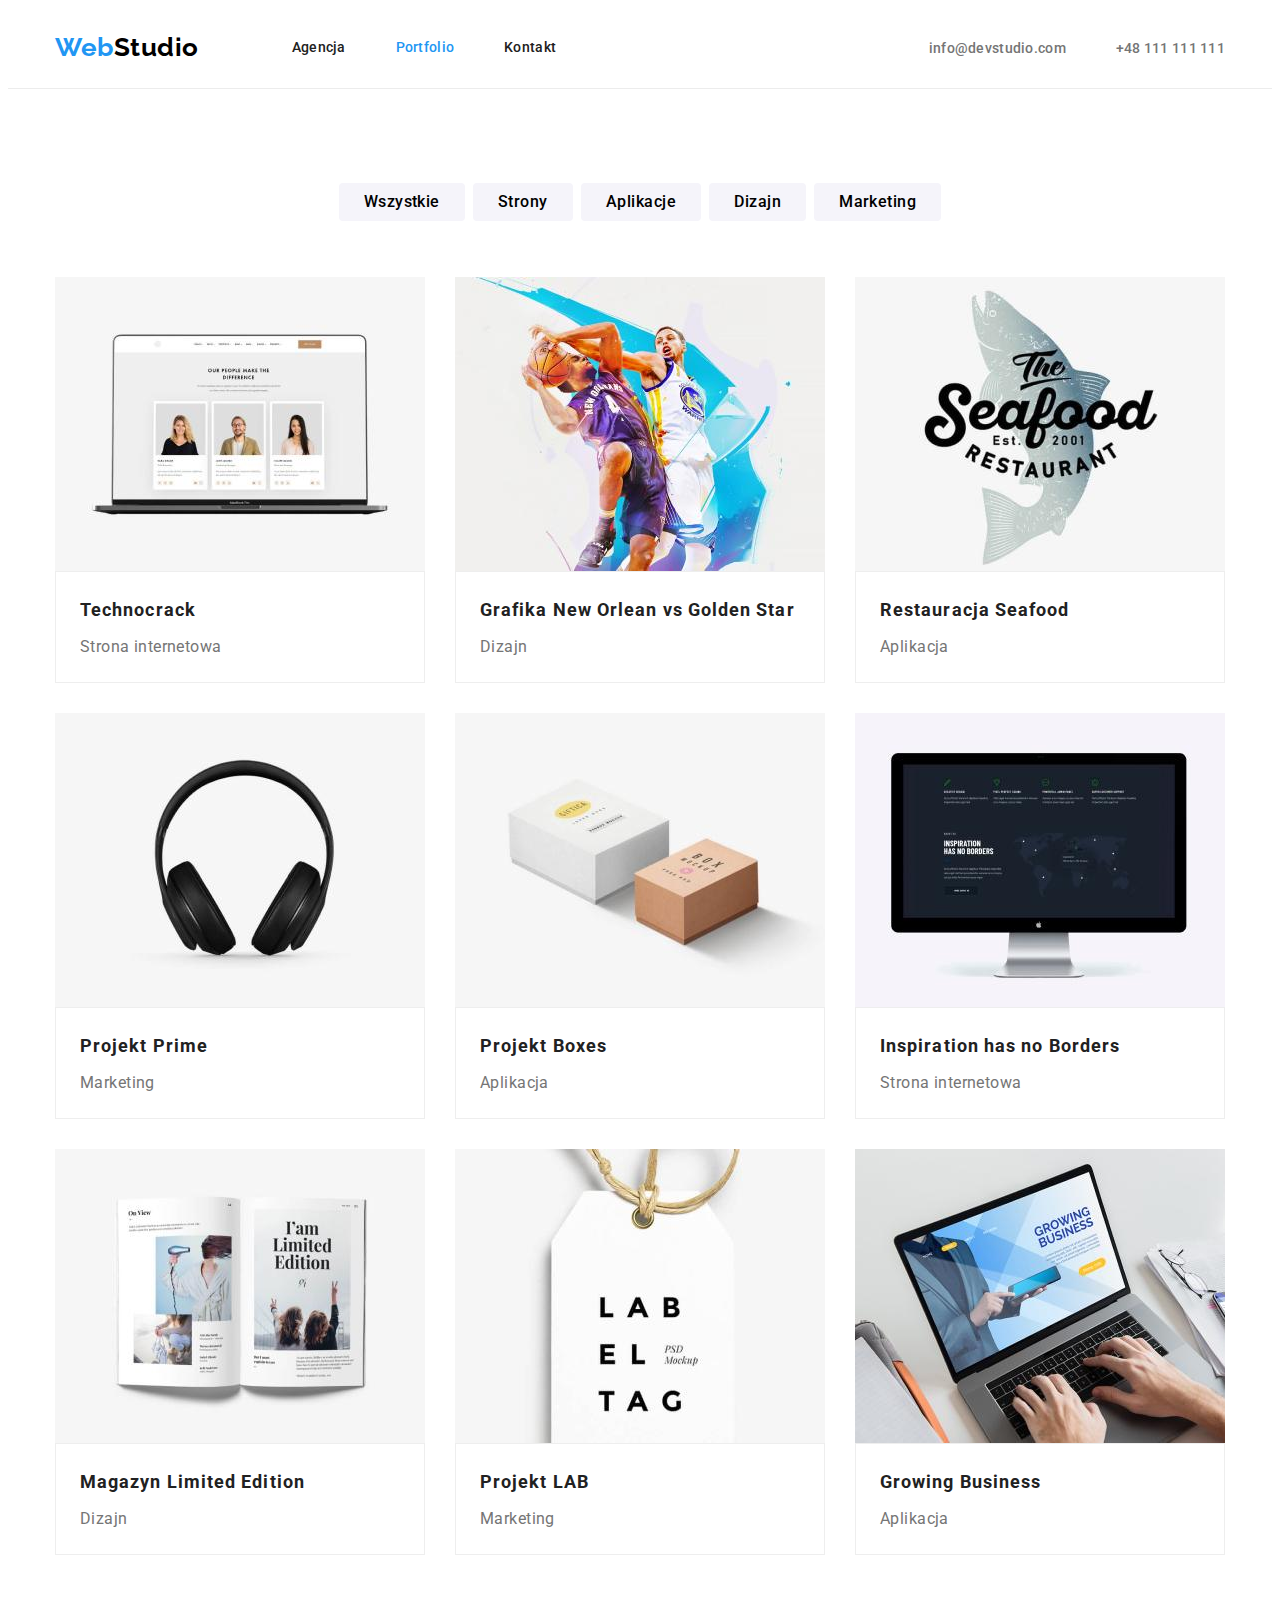
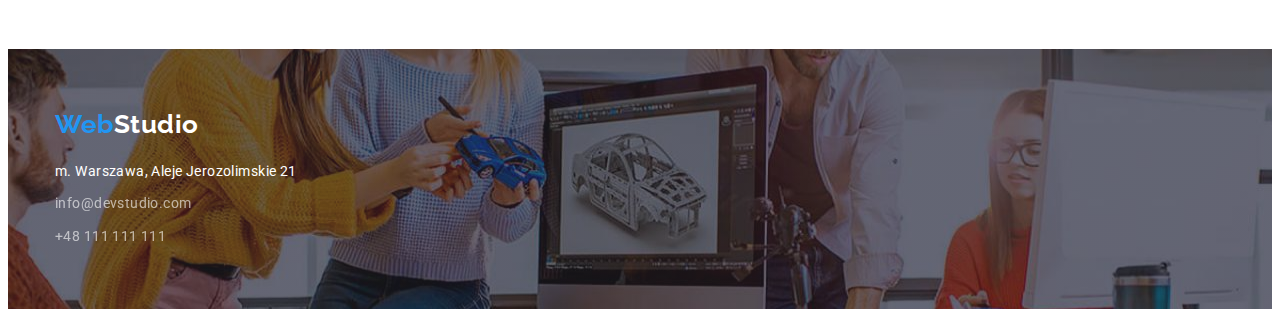
==== portfolio.html @ 2c42190f "." ====
<!DOCTYPE html>
<html lang="pl">
  <head>
    <meta charset="UTF-8" />
    <meta http-equiv="X-UA-Compatible" content="IE=edge" />
    <meta name="viewport" content="width=device-width, initial-scale=1.0" />
    <title>Portfolio</title>
    <link rel="stylescheet" href="css/modern-normalize-min.css" />
    <link rel="preconnect" href="https://fonts.googleapis.com" />
    <link rel="preconnect" href="https://fonts.gstatic.com" crossorigin />
    <link
      href="https://fonts.googleapis.com/css2?family=Raleway:wght@700&family=Roboto:wght@400;500;700;900&display=swap"
      rel="stylesheet"
    />
    <link href="css/style.css" rel="stylesheet" />
  </head>
  <body>
    <header class="topper">
      <div class="container header-left">
        <a class="link-logo-header" href="index.html">
          <span class="blue">Web</span><span class="black">Studio</span></a
        >
        <nav>
          <ul class="first">
            <li class="nav-item">
              <a class="nav-link" href="./index.html">Agencja</a>
            </li>
            <li class="nav-item">
              <a class="link-current nav-link" href="#">Portfolio</a>
            </li>
            <li class="nav-item"><a class="nav-link" href="#">Kontakt</a></li>
          </ul>
        </nav>
        <ul class="second">
          <li class="contact-item">
            <a class="contact" href="mailto:info@devstudio.com"
              >info@devstudio.com</a
            >
          </li>
          <li class="contact-item">
            <a class="contact" href="tel:+48111111111">+48 111 111 111</a>
          </li>
        </ul>
      </div>
    </header>

    <main>
      <section class="section">
        <div class="container">
          <h1 class="visually-hidden">Portfolio</h1>

          <!--przyciski-->

          <ul class="label-btn">
            <li>
              <button type="button" class="filters-btn">Wszystkie</button>
            </li>
            <li><button type="button" class="filters-btn">Strony</button></li>
            <li>
              <button type="button" class="filters-btn">Aplikacje</button>
            </li>
            <li><button type="button" class="filters-btn">Dizajn</button></li>
            <li>
              <button type="button" class="filters-btn">Marketing</button>
            </li>
          </ul>
          <!--obrazki-->
          <ul class="cards">
            <li>
              <img
                src="images/images portfolio/technocrack.jpg"
                alt="trzy postacie programistów"
                width="370"
                height="294"
              />
              <div class="services">
                <h2 class="kind-of-services">Technocrack</h2>
                <p class="group-of-services">Strona internetowa</p>
              </div>
            </li>
            <li>
              <img
                src="images/images portfolio/Grafika New Orlean vs Golden Star.jpg"
                alt="postacie dwóch grających koszykarzy"
                width="370"
                height="294"
              />
              <div class="services">
                <h2 class="kind-of-services">
                  Grafika New Orlean vs Golden Star
                </h2>
                <p class="group-of-services">Dizajn</p>
              </div>
            </li>
            <li>
              <img
                src="images/images portfolio/restauracja.jpg"
                alt="logo restauracji"
                width="370"
                height="294"
              />
              <div class="services">
                <h2 class="kind-of-services">Restauracja Seafood</h2>
                <p class="group-of-services">Aplikacja</p>
              </div>
            </li>
            <li>
              <img
                src="images/images portfolio/Projekt Prime.jpg"
                alt="czarne słuchawki na białym tle"
                width="370"
                height="294"
              />
              <div class="services">
                <h2 class="kind-of-services">Projekt Prime</h2>
                <p class="group-of-services">Marketing</p>
              </div>
            </li>
            <li>
              <img
                src="images/images portfolio/Projekt Boxes.jpg"
                alt="dwa pudełka na białym tle"
                width="370"
                height="294"
              />
              <div class="services">
                <h2 class="kind-of-services">Projekt Boxes</h2>
                <p class="group-of-services">Aplikacja</p>
              </div>
            </li>
            <li>
              <img
                src="images/images portfolio/Inspiration has no Borders.jpg"
                alt="czarny monitor na białym tle"
                width="370"
                height="294"
              />
              <div class="services">
                <h2 class="kind-of-services">Inspiration has no Borders</h2>
                <p class="group-of-services">Strona internetowa</p>
              </div>
            </li>
            <li>
              <img
                src="images/images portfolio/Magazyn Limited Edition.jpg"
                alt="otwarta książka na białym tle"
                width="370"
                height="294"
              />
              <div class="services">
                <h2 class="kind-of-services">Magazyn Limited Edition</h2>
                <p class="group-of-services">Dizajn</p>
              </div>
            </li>
            <li>
              <img
                src="images/images portfolio/Projekt LAB.jpg"
                alt="biała zawieszka z czarnymi literami"
                width="370"
                height="294"
              />
              <div class="services">
                <h2 class="kind-of-services">Projekt LAB</h2>
                <p class="group-of-services">Marketing</p>
              </div>
            </li>
            <li>
              <img
                src="images/images portfolio/Growing Business.jpg"
                alt="proces pisania na klawiaturze laptopa"
                width="370"
                height="294"
              />
              <div class="services">
                <h2 class="kind-of-services">Growing Business</h2>
                <p class="group-of-services">Aplikacja</p>
              </div>
            </li>
          </ul>
        </div>
      </section>
    </main>
    <footer class="background-dark footer">
      <div class="container">
        <a class="link-logo-footer" href="index.html">
          <span class="blue">Web</span><span class="white">Studio</span></a
        >
        <address class="contact-down">
          <ul class="third">
            <li class="footer-item">
              <a
                class="footer-contact-bright"
                href="https://goo.gl/maps/iCtUaasU9EeAfkGc6"
                target="_blank"
              >
                m. Warszawa, Aleje Jerozolimskie 21</a
              >
            </li>
            <li class="footer-item">
              <a
                class="footer-contact-light"
                href="mailto:info@devstudio.com"
                >info@devstudio.com</a
              >
            </li>
            <li class="footer-item">
              <a class="footer-contact-light" href="tel:+48111111111"
                >+48 111 111 111</a
              >
            </li>
          </ul>
        </address>
      </div>
    </footer>
  </body>
</html>
---- css/style.css ----
body {
  font-family: "Roboto", sans-serif;
  background-color: var(--brand-color-white);
  color: var(--brand-color-dark-grey);
  font-size: 14px;
  letter-spacing: 0.03em;
}
h1,
h2,
h3,
h4,
h5,
h6,
p {
  margin: 0;
}
img {
  display: block;
  max-width: 100%;
  height: auto;
}
ul,
ol {
  list-style: none;
  margin: 0;
  padding: 0;
}
a {
  text-decoration: none;
}
address {
  font-style: normal;
}
button {
  display: block;
  cursor: pointer;
  border: none;
  border-radius: 4px;
}
.section {
  padding-top: 94px;
  padding-bottom: 94px;
}
.container {
  width: 1200px;
  margin: 0 auto;
  padding: 0 15px;
}
:root {
  --brand-color-dark-grey: #212121;
  --brand-color-white: #ffffff;
  --brand-color-grey: #757575;
  --brand-color-blue: #2196f3;
  --brand-color-black: #000000;
  --brand-color-background-black: #2f303a;
  --brand-color-light-grey: #f5f4fa;
  --brand-color-bg-hero: #2f303a66;
}
*,
*::before,
*::after {
  box-sizing: border-box;
}

.topper {
  border-bottom: 1px solid #ececec;
}
.header-left {
  display: flex;
  align-items: center;
}
.first {
  display: flex;
  align-items: center;
}
.link-logo-header {
  font-family: Raleway;
  font-weight: 700;
  text-decoration: none;
  line-height: 1.19;
  letter-spacing: 0.02em;
  text-align: left;
  font-size: 26px;
  margin-top: 24px;
  margin-bottom: 25px;
  margin-right: 93px;
}
.link-logo:hover,
.link-logo:focus {
  color: var(--brand-color-blue);
}
.second {
  display: flex;
  align-items: center;
  margin-left: auto;
}
.nav-item {
  display: flex;
}

.nav-item:not(:last-child) {
  margin-right: 50px;
}
.nav-link {
  font-weight: 500;
  line-height: 1.14;
  letter-spacing: 0.02em;
  text-decoration: none;
  color: var(--brand-color-dark-grey);
  display: flex;
}
.nav-link:hover,
.nav-link:focus {
  color: var(--brand-color-blue);
}
.link-current {
  color: var(--brand-color-blue);
}
.link-current:hover,
.link-current:focus {
  color: var(--brand-color-blue);
}
.contact {
  color: var(--brand-color-grey);
  text-decoration: none;
  text-align: left;
  letter-spacing: 0.02em;
  font-weight: 500;
}

.contact-item:not(:last-child) {
  margin-right: 50px;
}
.contact:hover,
.contact:focus {
  color: var(--brand-color-blue);
}
.black {
  color: var(--brand-color-black);
}
.blue {
  color: var(--brand-color-blue);
}
.white {
  color: var(--brand-color-white);
}
.background-dark {
  background-color: var(--brand-color-background-black);
  padding: 200px 0;
  background-image: linear-gradient(
      var(--brand-color-bg-hero),
      var(--brand-color-bg-hero)
    ),
    url(../images/bg-images/underlay.jpg), url(../images/bg-images/overlay.jpg);
  background-size: 1600px;
  background-repeat: no-repeat;
  background-position: center;
}
.hero-tittle {
  font-weight: 900;
  font-size: 44px;
  line-height: 1.36;
  text-transform: uppercase;
  text-align: center;
  color: var(--brand-color-white);
  letter-spacing: 0.06em;
  margin: 0 auto;
  margin-bottom: 30px;
  width: 696px;
}
.hero-btn {
  font-weight: 700;
  font-size: 16px;
  line-height: 1.87;
  color: var(--brand-color-white);
  letter-spacing: 0.06em;
  background-color: var(--brand-color-blue);
  box-shadow: 0px 4px 4px rgba(0, 0, 0, 0.15);
  text-align: center;
  min-width: 200px;
  margin: 0 auto;
  padding: 10px 41px;
}
.visually-hidden {
  position: absolute;
  width: 1px;
  height: 1px;
  margin: -1px;
  border: 0;
  padding: 0;
  white-space: nowrap;
  clip-path: inset(100%);
  clip: rect(0 0 0 0);
  overflow: hidden;
}
.description-list {
  display: flex;
  gap: 30px;
}

.tittle {
  font-weight: 700;
  line-height: 1.14;
  text-transform: uppercase;
  font-style: bold;
  margin-bottom: 10px;
  font-size: 14px;
}
.description {
  text-align: left;
  color: var(--brand-color-grey);
  line-height: 1.71;
}
.work {
  padding-top: 0;
}
.work-list {
  display: flex;
  gap: 30px;
}
.second-tittles {
  font-size: 36px;
  font-weight: 700;
  line-height: 1.16;
  text-align: center;
  letter-spacing: 0.03em;
  margin-bottom: 50px;
}
.team {
  text-align: center;
  background-color: var(--brand-color-light-grey);
}
.team-list {
  display: flex;
  gap: 30px;
}
.team-item {
  box-shadow: 0px 1px 3px rgba(0, 0, 0, 0.12), 0px 1px 1px rgba(0, 0, 0, 0.14),
    0px 2px 1px rgba(0, 0, 0, 0.2);
  border-radius: 0px 0px 4px 4px;
  background-color: var(--brand-color-white);
}
.team-presentaction {
  padding-top: 30px;
  padding-bottom: 30px;
}
.team h3 {
  font-weight: 500;
  font-size: 16px;
  line-height: 1.18;
}
.team p {
  line-height: 1.18;
  font-size: 16px;
  color: var(--brand-color-grey);
  letter-spacing: 0.03em;
  margin-top: 10px;
}
.label-btn {
  display: flex;
  gap: 8px;
  margin-bottom: 56px;
  justify-content: center;
}
.filters-btn {
  font-weight: 500;
  background-color: var(--brand-color-light-grey);
  font-size: 16px;
  line-height: 1.62;
  text-align: center;
  cursor: pointer;
  letter-spacing: 0.03em;
  font-family: inherit;
  padding: 6px 25px;
}
.filters-btn:hover,
.filters-btn:focus {
  background-color: var(--brand-color-blue);
  color: var(--brand-color-white);
  cursor: pointer;
}
.footer {
  padding: 60px 0;
}
.contact-down {
  font-style: normal;
  margin-top: 20px;
}
.third {
  display: block;
}
.footer-item:not(:last-child) {
  margin-bottom: 9px;
}

.link-logo-footer {
  font-family: Raleway;
  font-weight: 700;
  text-decoration: none;
  line-height: 1.19;
  letter-spacing: 0.02em;
  text-align: left;
  font-size: 26px;
}
.footer-contact-bright {
  color: var(--brand-color-white);
  text-decoration: none;
  margin-top: 20px;
  line-height: 1.71;
}
.footer-contact-bright:hover,
.footer-contact-bright:focus {
  color: var(--brand-color-blue);
}
.footer-contact-light {
  filter: opacity(60%);
  text-decoration: none;
  color: var(--brand-color-white);
  margin-top: 9px;
  line-height: 1.71;
}
.footer-contact-light:hover,
.footer-contact-light:focus {
  color: var(--brand-color-blue);
}
.footer-contact-light-mail:hover,
.footer-contact-light-mail:focus {
  color: var(--brand-color-blue);
}
.cards {
  display: flex;
  flex-wrap: wrap;
  row-gap: 30px;
  column-gap: 30px;
}
.services {
  padding: 20px 24px;
  border: 1px solid #eeeeee;
}
.kind-of-services {
  font-size: 18px;
  font-weight: 700;
  line-height: 2;
  text-align: left;
  letter-spacing: 0.06em;
  margin-bottom: 4px;
}
.group-of-services {
  font-size: 16px;
  line-height: 1.87;
  text-align: left;
  color: var(--brand-color-grey);
}
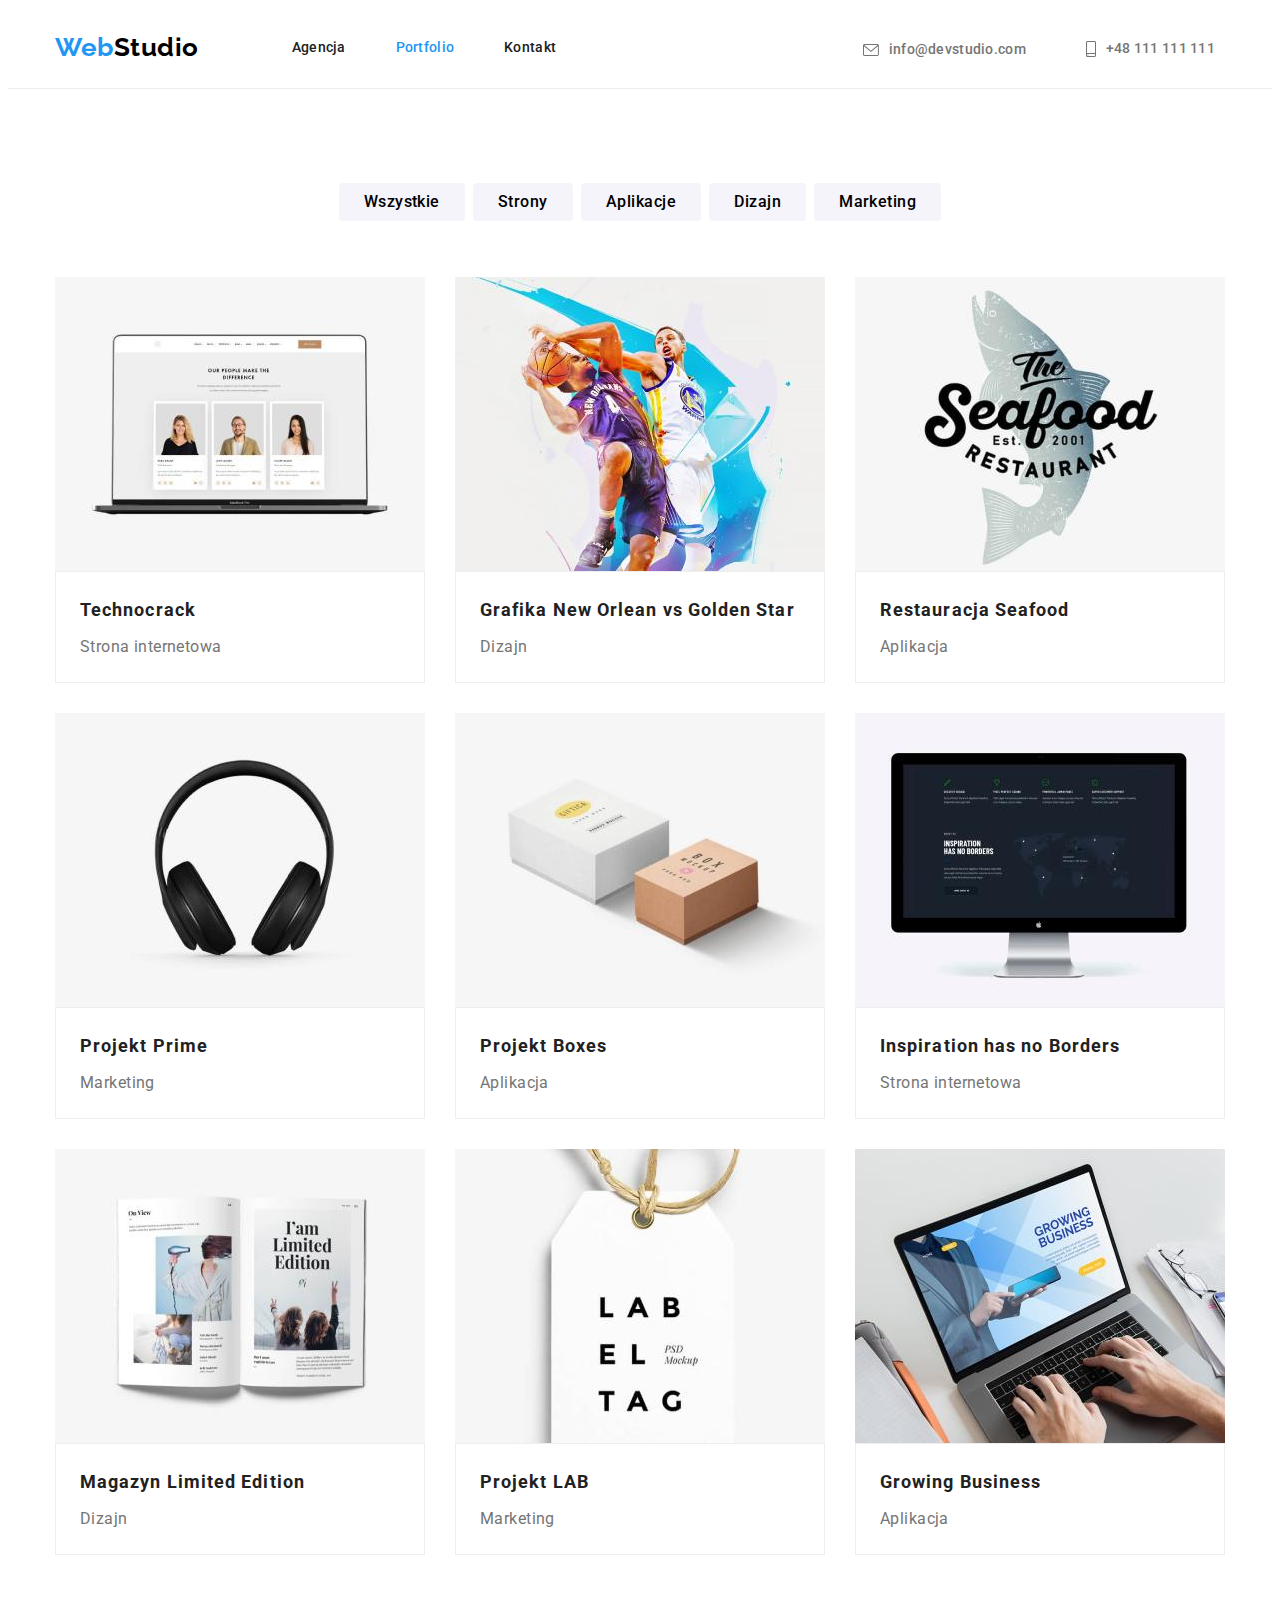
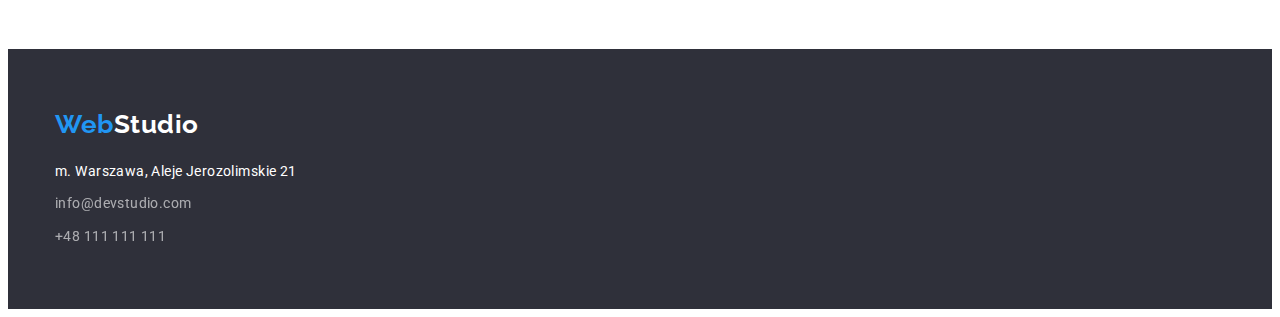
==== commit 1a8c6e5d: "." ====
--- a/portfolio.html
+++ b/portfolio.html
@@ -32,13 +32,18 @@
           </ul>
         </nav>
         <ul class="second">
-          <li class="contact-item">
-            <a class="contact" href="mailto:info@devstudio.com"
-              >info@devstudio.com</a
-            >
+          <li class="item-contact">
+            <a class="contact icon-contact" href="mailto:info@devstudio.com"
+               ><svg class="icon-contact"  width="16" height="12">
+                <use href="./images/icons.svg#icon-envelope"></use>
+          </svg>info@devstudio.com</a
+            > 
           </li>
-          <li class="contact-item">
-            <a class="contact" href="tel:+48111111111">+48 111 111 111</a>
+          <li class="item-contact">
+            <a class="contact icon-contact" href="tel:+48111111111"><svg class="icon-contact"
+                width="10" height="16">
+                <use href="./images/icons.svg#icon-smartphone"></use>
+                </svg>+48 111 111 111</a>
           </li>
         </ul>
       </div>
--- a/css/style.css
+++ b/css/style.css
@@ -127,14 +127,19 @@
   letter-spacing: 0.02em;
   font-weight: 500;
 }
-
-.contact-item:not(:last-child) {
+.item-contact:not(:last-child) {
   margin-right: 50px;
 }
 .contact:hover,
 .contact:focus {
   color: var(--brand-color-blue);
 }
+.icon-contact {
+   --color1: currentColor;
+  vertical-align: middle;
+  margin-right: 10px;
+}
+ 
 .black {
   color: var(--brand-color-black);
 }
@@ -144,7 +149,7 @@
 .white {
   color: var(--brand-color-white);
 }
-.background-dark {
+.background-hero {
   background-color: var(--brand-color-background-black);
   padding: 200px 0;
   background-image: linear-gradient(
@@ -279,6 +284,10 @@
   color: var(--brand-color-white);
   cursor: pointer;
 }
+.background-dark {
+  background-color: var(--brand-color-background-black);
+  padding: 200px 0;
+}
 .footer {
   padding: 60px 0;
 }
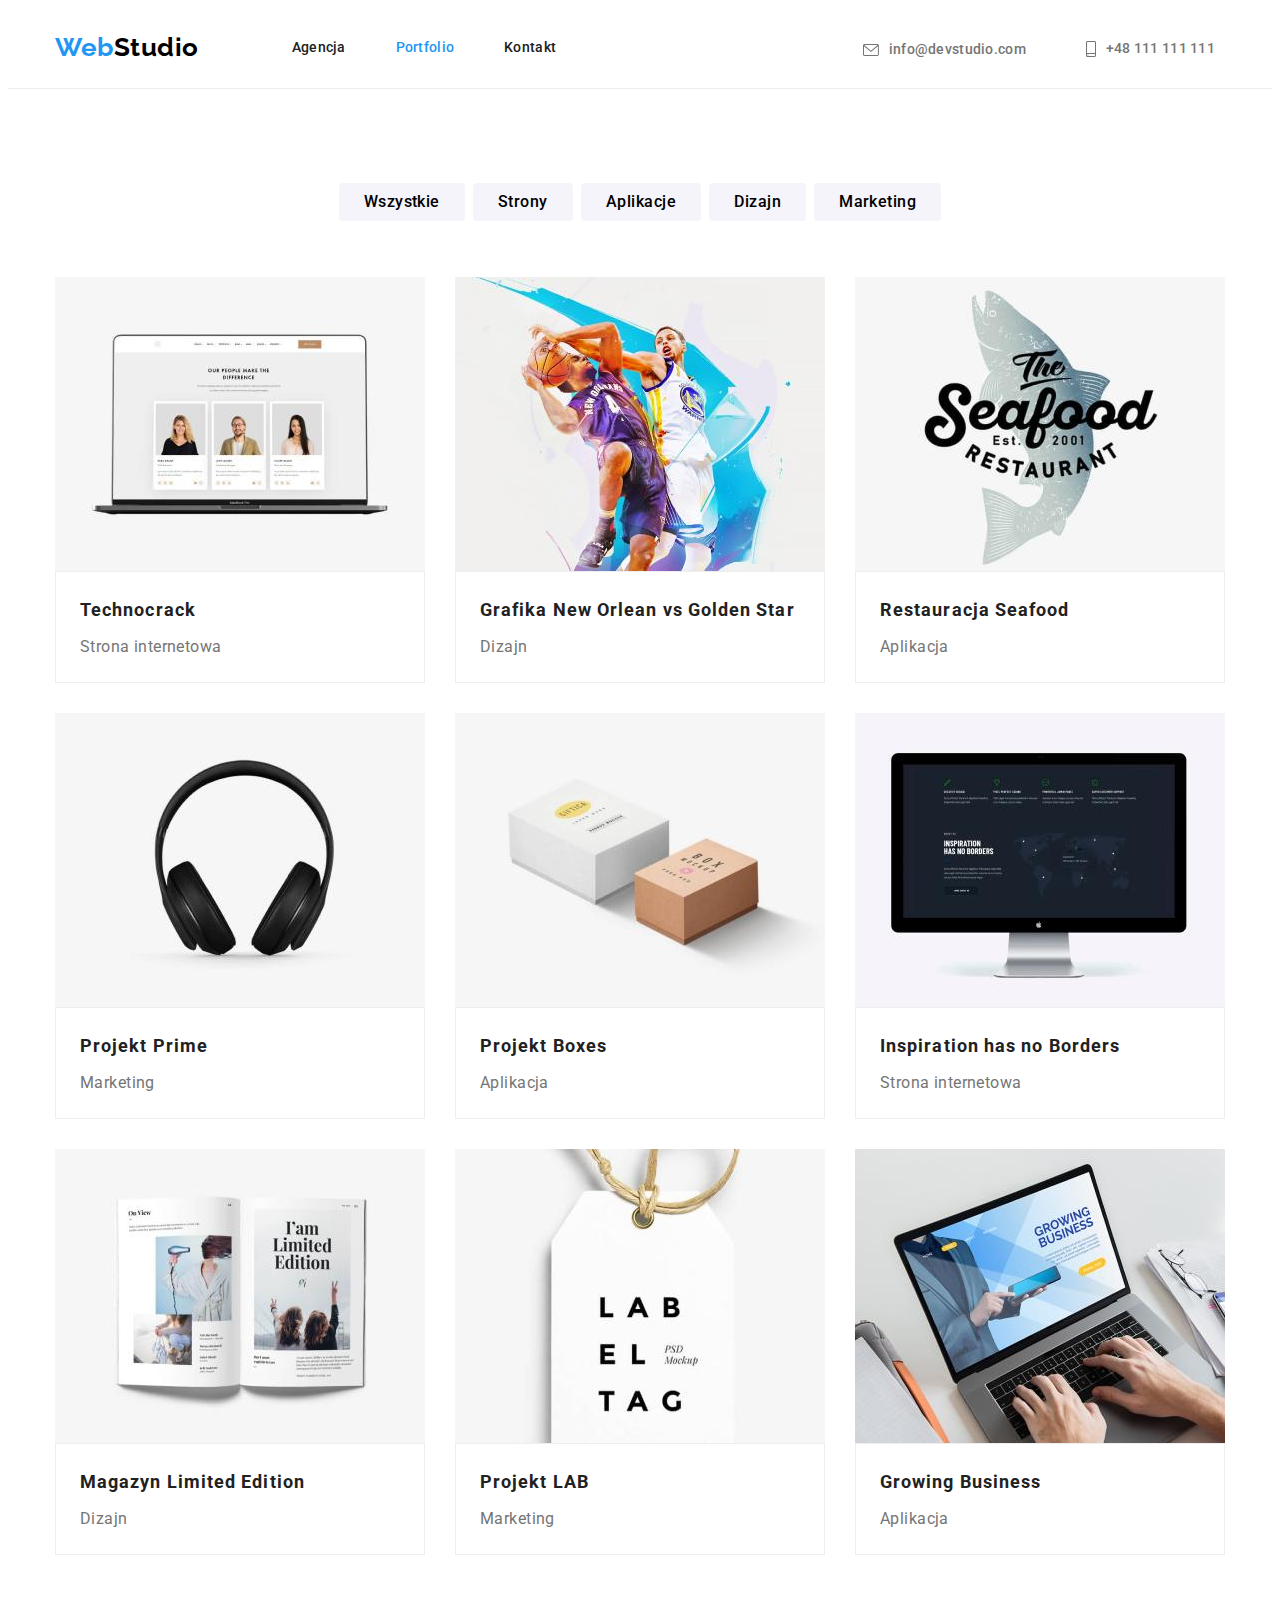
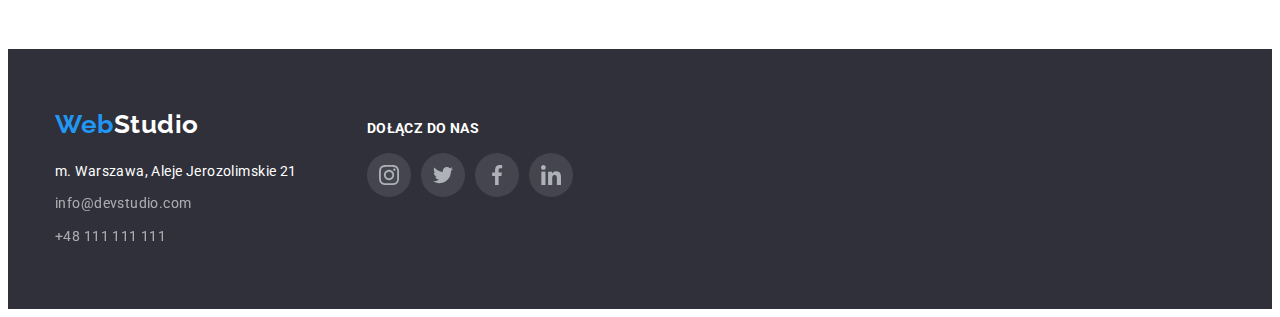
==== commit fd3d8501: "." ====
--- a/portfolio.html
+++ b/portfolio.html
@@ -34,16 +34,17 @@
         <ul class="second">
           <li class="item-contact">
             <a class="contact icon-contact" href="mailto:info@devstudio.com"
-               ><svg class="icon-contact"  width="16" height="12">
-                <use href="./images/icons.svg#icon-envelope"></use>
-          </svg>info@devstudio.com</a
-            > 
+              ><svg class="icon-contact" width="16" height="12">
+                <use href="./images/icons.svg#icon-envelope"></use></svg
+              >info@devstudio.com</a
+            >
           </li>
           <li class="item-contact">
-            <a class="contact icon-contact" href="tel:+48111111111"><svg class="icon-contact"
-                width="10" height="16">
-                <use href="./images/icons.svg#icon-smartphone"></use>
-                </svg>+48 111 111 111</a>
+            <a class="contact icon-contact" href="tel:+48111111111"
+              ><svg class="icon-contact" width="10" height="16">
+                <use href="./images/icons.svg#icon-smartphone"></use></svg
+              >+48 111 111 111</a
+            >
           </li>
         </ul>
       </div>
@@ -185,8 +186,9 @@
         </div>
       </section>
     </main>
-    <footer class="background-dark footer">
-      <div class="container">
+     <footer class="background-dark footer">
+      <div class="container container-right">
+        <div class= "footer-container">
         <a class="link-logo-footer" href="index.html">
           <span class="blue">Web</span><span class="white">Studio</span></a
         >
@@ -202,9 +204,7 @@
               >
             </li>
             <li class="footer-item">
-              <a
-                class="footer-contact-light"
-                href="mailto:info@devstudio.com"
+              <a class="footer-contact-light" href="mailto:info@devstudio.com"
                 >info@devstudio.com</a
               >
             </li>
@@ -215,7 +215,17 @@
             </li>
           </ul>
         </address>
-      </div>
-    </footer>
+          </div>
+          <div><h3 class="join-us-tittle">dołącz do nas</h3>
+           <div class="social-media-box">
+                  <a href="#" class="social-media under"><svg  width="20" height="20"><use href=images/icons.svg#icon-instagram-2></use></svg></a>
+                    <a href="#" class="social-media under"><svg width="20" height="20"><use href=images/icons.svg#icon-twitter-1></use></svg></a>
+                     <a href="#" class="social-media  under"><svg  width="20" height="20"><use href=images/icons.svg#icon-facebook-1></use></svg></a>
+                     <a href="#" class="social-media  under"><svg width="20" height="20"><use href=images/icons.svg#icon-linkedin-1></use>
+                  </svg></a>
+              </div>
+         </div>
+              </div>
+        </footer>
   </body>
 </html>
--- a/css/style.css
+++ b/css/style.css
@@ -55,6 +55,8 @@
   --brand-color-background-black: #2f303a;
   --brand-color-light-grey: #f5f4fa;
   --brand-color-bg-hero: #2f303a66;
+  --brand-color-bg-footer-icon: #ffffff1a;
+  --brand-color-icon: #afb1b8;
 }
 *,
 *::before,
@@ -135,11 +137,10 @@
   color: var(--brand-color-blue);
 }
 .icon-contact {
-   --color1: currentColor;
+  --color1: currentColor;
   vertical-align: middle;
   margin-right: 10px;
 }
- 
 .black {
   color: var(--brand-color-black);
 }
@@ -149,6 +150,7 @@
 .white {
   color: var(--brand-color-white);
 }
+/* Hero section */
 .background-hero {
   background-color: var(--brand-color-background-black);
   padding: 200px 0;
@@ -198,12 +200,22 @@
   clip: rect(0 0 0 0);
   overflow: hidden;
 }
-.description-list {
+/* lorem ipsum section */
+.technologies {
+  background-color: var(--brand-color-light-grey);
+  height: 120px;
+  display: flex;
+  margin-bottom: 30px;
+}
+/* lorem section */
+.icon-technologies {
+  margin: auto;
+}
+.lorem-list {
   display: flex;
   gap: 30px;
 }
-
-.tittle {
+.lorem-tittle {
   font-weight: 700;
   line-height: 1.14;
   text-transform: uppercase;
@@ -211,11 +223,12 @@
   margin-bottom: 10px;
   font-size: 14px;
 }
-.description {
+.lorem-description {
   text-align: left;
   color: var(--brand-color-grey);
   line-height: 1.71;
 }
+/* work section */
 .work {
   padding-top: 0;
 }
@@ -260,6 +273,26 @@
   color: var(--brand-color-grey);
   letter-spacing: 0.03em;
   margin-top: 10px;
+}
+.social-media-box {
+  display: flex;
+  gap: 10px;
+  justify-content: center;
+  margin-top: 16px;
+}
+.social-media {
+  border-radius: 50%;
+  display: flex;
+  width: 44px;
+  height: 44px;
+  justify-content: center;
+  align-items: center;
+}
+.social-media:hover,
+.social-media:focus {
+  cursor: pointer;
+  background-color: var(--brand-color-blue);
+  --color2: var(--brand-color-white);
 }
 .label-btn {
   display: flex;
@@ -284,6 +317,7 @@
   color: var(--brand-color-white);
   cursor: pointer;
 }
+/* footer */
 .background-dark {
   background-color: var(--brand-color-background-black);
   padding: 200px 0;
@@ -291,6 +325,13 @@
 .footer {
   padding: 60px 0;
 }
+
+.container-right {
+  display: flex;
+}
+.footer-container {
+  margin-right: 70px;
+}
 .contact-down {
   font-style: normal;
   margin-top: 20px;
@@ -360,3 +401,35 @@
   text-align: left;
   color: var(--brand-color-grey);
 }
+
+.join-us-tittle {
+  font-weight: 700;
+  line-height: 1.14;
+  text-transform: uppercase;
+  font-style: bold;
+  margin-bottom: 4px;
+  margin-top: 12px;
+  font-size: 14px;
+  color: var(--brand-color-white);
+}
+.under {
+  background-color: var(--brand-color-bg-footer-icon);
+}
+.clients {
+  display: flex;
+  justify-content: center;
+  align-items: center;
+  gap: 30px;
+}
+
+.clients-li {
+  border: 1px solid var(--brand-color-icon);
+  border-radius: 4px;
+}
+
+.clients-li:focus,
+.clients-li:hover {
+  --color2: var(--brand-color-blue);
+  cursor: pointer;
+  border-color: var(--brand-color-blue);
+}
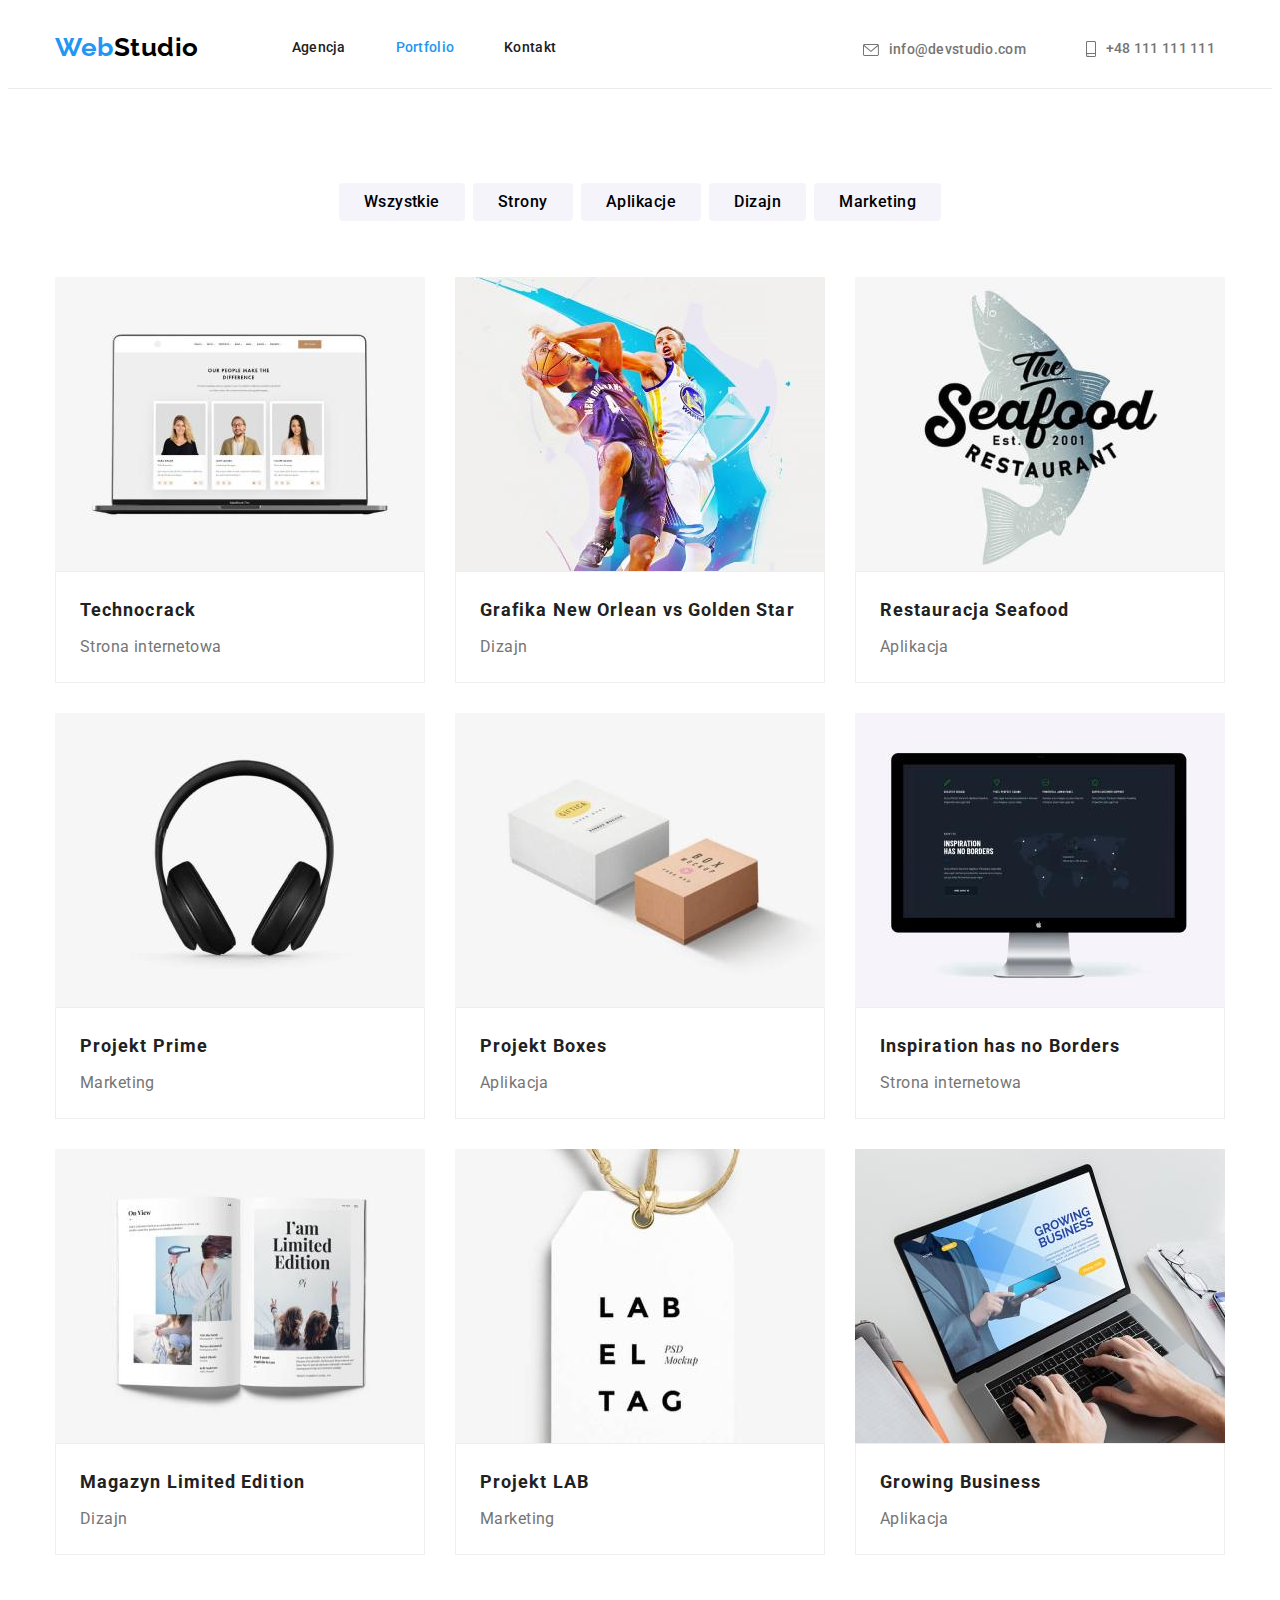
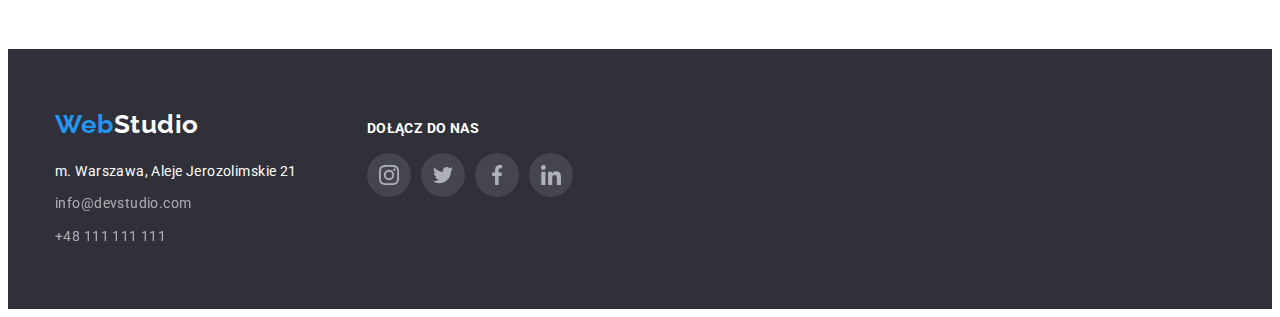
==== commit ae4d7d55: "." ====
--- a/portfolio.html
+++ b/portfolio.html
@@ -5,6 +5,13 @@
     <meta http-equiv="X-UA-Compatible" content="IE=edge" />
     <meta name="viewport" content="width=device-width, initial-scale=1.0" />
     <title>Portfolio</title>
+    <link
+      rel="stylesheet"
+      href="https://cdnjs.cloudflare.com/ajax/libs/modern-normalize/1.1.0/modern-normalize.min.css"
+      integrity="sha512-wpPYUAdjBVSE4KJnH1VR1HeZfpl1ub8YT/NKx4PuQ5NmX2tKuGu6U/JRp5y+Y8XG2tV+wKQpNHVUX03MfMFn9Q=="
+      crossorigin="anonymous"
+      referrerpolicy="no-referrer"
+    />
     <link rel="stylescheet" href="css/modern-normalize-min.css" />
     <link rel="preconnect" href="https://fonts.googleapis.com" />
     <link rel="preconnect" href="https://fonts.gstatic.com" crossorigin />
@@ -70,9 +77,9 @@
               <button type="button" class="filters-btn">Marketing</button>
             </li>
           </ul>
-          <!--obrazki-->
+          <!--karty portfolio-->
           <ul class="cards">
-            <li>
+            <li class="cards-list">
               <img
                 src="images/images portfolio/technocrack.jpg"
                 alt="trzy postacie programistów"
@@ -84,7 +91,7 @@
                 <p class="group-of-services">Strona internetowa</p>
               </div>
             </li>
-            <li>
+            <li class="cards-list">
               <img
                 src="images/images portfolio/Grafika New Orlean vs Golden Star.jpg"
                 alt="postacie dwóch grających koszykarzy"
@@ -98,7 +105,7 @@
                 <p class="group-of-services">Dizajn</p>
               </div>
             </li>
-            <li>
+            <li class="cards-list">
               <img
                 src="images/images portfolio/restauracja.jpg"
                 alt="logo restauracji"
@@ -110,7 +117,7 @@
                 <p class="group-of-services">Aplikacja</p>
               </div>
             </li>
-            <li>
+            <li class="cards-list">
               <img
                 src="images/images portfolio/Projekt Prime.jpg"
                 alt="czarne słuchawki na białym tle"
@@ -122,7 +129,7 @@
                 <p class="group-of-services">Marketing</p>
               </div>
             </li>
-            <li>
+            <li class="cards-list">
               <img
                 src="images/images portfolio/Projekt Boxes.jpg"
                 alt="dwa pudełka na białym tle"
@@ -134,7 +141,7 @@
                 <p class="group-of-services">Aplikacja</p>
               </div>
             </li>
-            <li>
+            <li class="cards-list">
               <img
                 src="images/images portfolio/Inspiration has no Borders.jpg"
                 alt="czarny monitor na białym tle"
@@ -146,7 +153,7 @@
                 <p class="group-of-services">Strona internetowa</p>
               </div>
             </li>
-            <li>
+            <li class="cards-list">
               <img
                 src="images/images portfolio/Magazyn Limited Edition.jpg"
                 alt="otwarta książka na białym tle"
@@ -158,7 +165,7 @@
                 <p class="group-of-services">Dizajn</p>
               </div>
             </li>
-            <li>
+            <li class="cards-list">
               <img
                 src="images/images portfolio/Projekt LAB.jpg"
                 alt="biała zawieszka z czarnymi literami"
@@ -170,7 +177,7 @@
                 <p class="group-of-services">Marketing</p>
               </div>
             </li>
-            <li>
+            <li class="cards-list">
               <img
                 src="images/images portfolio/Growing Business.jpg"
                 alt="proces pisania na klawiaturze laptopa"
@@ -186,46 +193,59 @@
         </div>
       </section>
     </main>
-     <footer class="background-dark footer">
+    <footer class="background-dark footer">
       <div class="container container-right">
-        <div class= "footer-container">
-        <a class="link-logo-footer" href="index.html">
-          <span class="blue">Web</span><span class="white">Studio</span></a
-        >
-        <address class="contact-down">
-          <ul class="third">
-            <li class="footer-item">
-              <a
-                class="footer-contact-bright"
-                href="https://goo.gl/maps/iCtUaasU9EeAfkGc6"
-                target="_blank"
-              >
-                m. Warszawa, Aleje Jerozolimskie 21</a
-              >
-            </li>
-            <li class="footer-item">
-              <a class="footer-contact-light" href="mailto:info@devstudio.com"
-                >info@devstudio.com</a
-              >
-            </li>
-            <li class="footer-item">
-              <a class="footer-contact-light" href="tel:+48111111111"
-                >+48 111 111 111</a
-              >
-            </li>
-          </ul>
-        </address>
-          </div>
-          <div><h3 class="join-us-tittle">dołącz do nas</h3>
-           <div class="social-media-box">
-                  <a href="#" class="social-media under"><svg  width="20" height="20"><use href=images/icons.svg#icon-instagram-2></use></svg></a>
-                    <a href="#" class="social-media under"><svg width="20" height="20"><use href=images/icons.svg#icon-twitter-1></use></svg></a>
-                     <a href="#" class="social-media  under"><svg  width="20" height="20"><use href=images/icons.svg#icon-facebook-1></use></svg></a>
-                     <a href="#" class="social-media  under"><svg width="20" height="20"><use href=images/icons.svg#icon-linkedin-1></use>
-                  </svg></a>
-              </div>
-         </div>
-              </div>
-        </footer>
+        <div class="footer-container">
+          <a class="link-logo-footer" href="index.html">
+            <span class="blue">Web</span><span class="white">Studio</span></a
+          >
+          <address class="contact-down">
+            <ul class="third">
+              <li class="footer-item">
+                <a
+                  class="footer-contact-bright"
+                  href="https://goo.gl/maps/iCtUaasU9EeAfkGc6"
+                  target="_blank"
+                >
+                  m. Warszawa, Aleje Jerozolimskie 21</a
+                >
+              </li>
+              <li class="footer-item">
+                <a class="footer-contact-light" href="mailto:info@devstudio.com"
+                  >info@devstudio.com</a
+                >
+              </li>
+              <li class="footer-item">
+                <a class="footer-contact-light" href="tel:+48111111111"
+                  >+48 111 111 111</a
+                >
+              </li>
+            </ul>
+          </address>
+        </div>
+        <div>
+          <h3 class="join-us-tittle">dołącz do nas</h3>
+          <ul class="social-media-box">
+                 <li><a href="#" class="social-media under"
+                    ><svg width="20" height="20">
+                      <use href="images/icons.svg#icon-instagram-2"></use></svg
+                  ></a></li>
+                  <li>
+                  <a href="#" class="social-media under"
+                    ><svg width="20" height="20">
+                      <use href="images/icons.svg#icon-twitter-1"></use></svg
+                  ></a></li>
+                  <li><a href="#" class="social-media under"
+                    ><svg width="20" height="20">
+                      <use href="images/icons.svg#icon-facebook-1"></use></svg
+                  ></a></li>
+                  <li><a href="#" class="social-media under"
+                    ><svg width="20" height="20">
+                      <use href="images/icons.svg#icon-linkedin-1"></use></svg
+                  ></a></li>
+                    </ul>
+        </div>
+      </div>
+    </footer>
   </body>
 </html>
--- a/css/style.css
+++ b/css/style.css
@@ -158,10 +158,13 @@
       var(--brand-color-bg-hero),
       var(--brand-color-bg-hero)
     ),
-    url(../images/bg-images/underlay.jpg), url(../images/bg-images/overlay.jpg);
-  background-size: 1600px;
+    url(../images/bg-images/underlay.jpg);
+  background-size: cover;
   background-repeat: no-repeat;
   background-position: center;
+  max-width: 1600px;
+  height: 600px;
+  margin: 0 auto;
 }
 .hero-tittle {
   font-weight: 900;
@@ -206,11 +209,11 @@
   height: 120px;
   display: flex;
   margin-bottom: 30px;
+  justify-content: center;
+  align-items: center;
+  border-radius: 4px;
 }
 /* lorem section */
-.icon-technologies {
-  margin: auto;
-}
 .lorem-list {
   display: flex;
   gap: 30px;
@@ -310,12 +313,15 @@
   letter-spacing: 0.03em;
   font-family: inherit;
   padding: 6px 25px;
+  border-radius: 4px;
 }
 .filters-btn:hover,
 .filters-btn:focus {
   background-color: var(--brand-color-blue);
   color: var(--brand-color-white);
   cursor: pointer;
+  box-shadow: 0px 2px 2px 0px rgba(0, 0, 0, 0.12),
+    0px 1px 2px 0px rgba(0, 0, 0, 0.08), 0px 3px 1px 0px rgba(0, 0, 0, 0.1);
 }
 /* footer */
 .background-dark {
@@ -325,7 +331,6 @@
 .footer {
   padding: 60px 0;
 }
-
 .container-right {
   display: flex;
 }
@@ -377,11 +382,17 @@
 .footer-contact-light-mail:focus {
   color: var(--brand-color-blue);
 }
+/* karty portfolio */
 .cards {
   display: flex;
   flex-wrap: wrap;
   row-gap: 30px;
   column-gap: 30px;
+}
+.cards-list:hover,
+.cards-list:focus {
+  box-shadow: 1px 4px 6px 0px rgba(0, 0, 0, 0.16),
+    0px 4px 4px 0px rgba(0, 0, 0, 0.06), 0px 1px 1px 0px rgba(0, 0, 0, 0.12);
 }
 .services {
   padding: 20px 24px;
